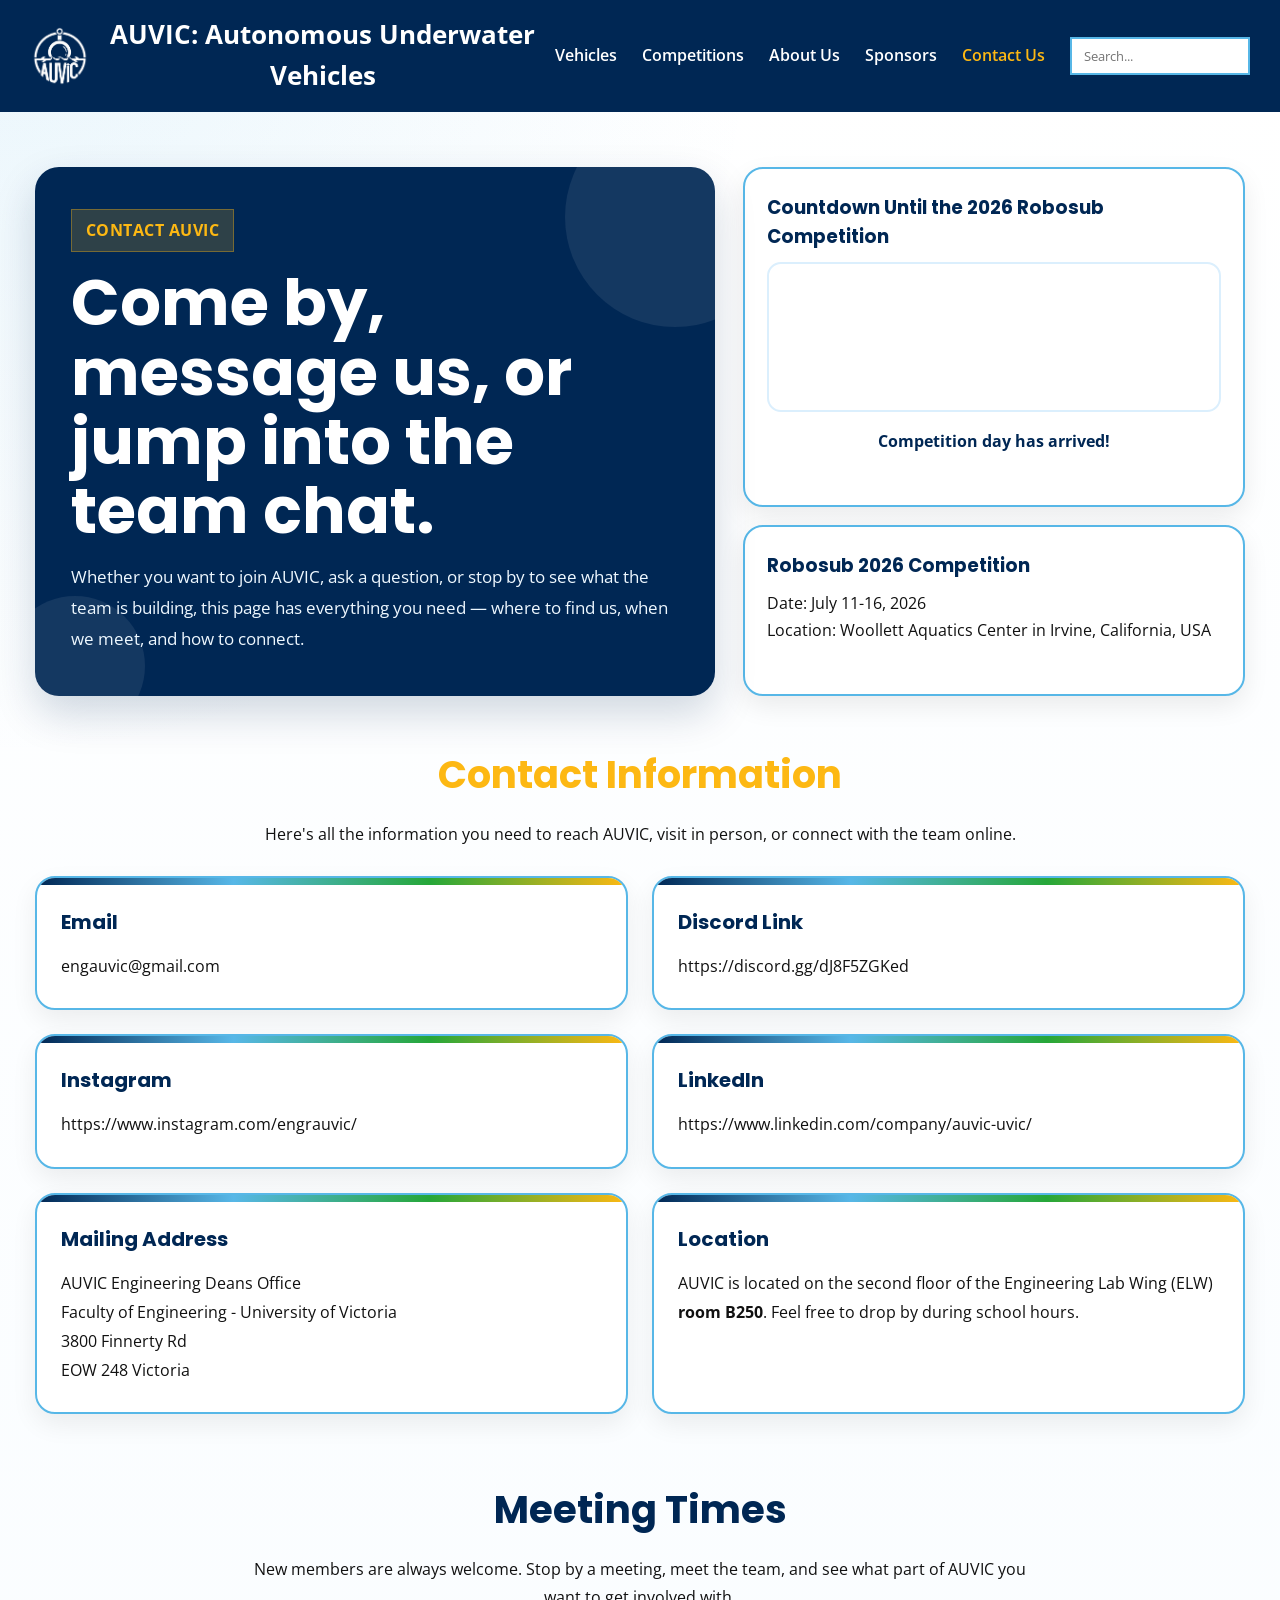
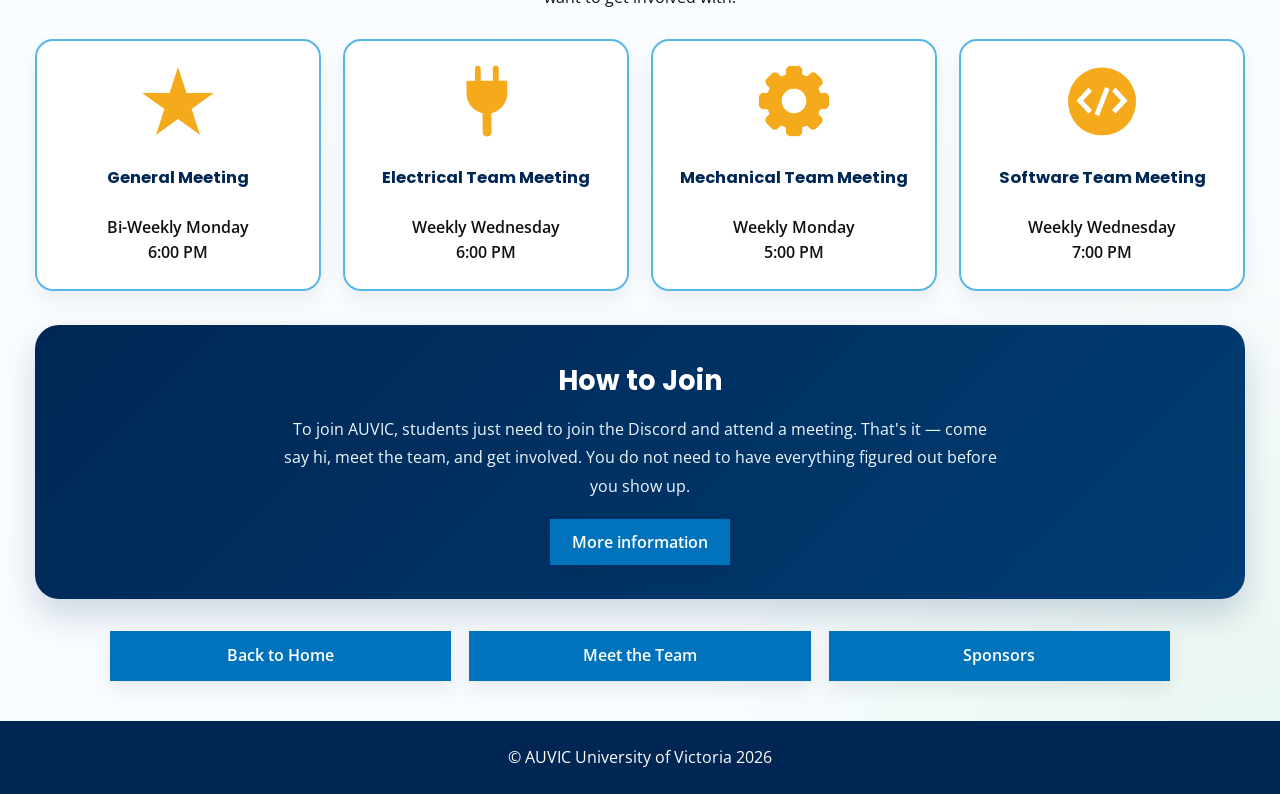
==== docs/contact-us.html @ 4e30b03e "Reorganize file structure for GitHub Pages deployment into docs/ Agent-Logs-Url: https://github.com/" ====
<!DOCTYPE html>
<html lang="en">
<head>
  <meta charset="UTF-8">
  <meta name="viewport" content="width=device-width, initial-scale=1.0">
  <title>AUVIC | Contact Us</title>

  <link rel="stylesheet" href="css/styles.css">
  <link href="https://fonts.googleapis.com/css2?family=Poppins:wght@700&family=Open+Sans:wght@400;600;700&display=swap" rel="stylesheet">

  <style>
    * {
      box-sizing: border-box;
    }

    html {
      scroll-behavior: smooth;
    }

    body.contact-page {
      margin: 0;
      font-family: 'Open Sans', sans-serif;
      color: #111;
      background:
        radial-gradient(circle at top left, rgba(87,183,231,0.12), transparent 28%),
        radial-gradient(circle at bottom right, rgba(38,167,57,0.08), transparent 22%),
        linear-gradient(to bottom, #ffffff 0%, #f8fcff 100%);
    }

    h1, h2, h3 {
      font-family: 'Poppins', sans-serif;
    }

    /* HEADER / NAV FIX */
    .header {
      position: relative;
      z-index: 5000;
    }

    .nav {
      position: relative;
      z-index: 5001;
    }

    .nav-item {
      position: relative;
      z-index: 5002;
    }

    .dropdown {
      position: absolute;
      z-index: 9999;
    }

    /* PAGE INTRO */
    .contact-intro {
      max-width: 1250px;
      margin: 0 auto;
      padding: 55px 20px 20px;
    }

    .intro-shell {
      display: grid;
      grid-template-columns: 1.15fr 0.85fr;
      gap: 28px;
      align-items: stretch;
    }

    .intro-main {
      background: #002754;
      color: white;
      border-radius: 24px;
      padding: 42px 36px;
      box-shadow: 0 18px 42px rgba(0, 39, 84, 0.18);
      position: relative;
      overflow: hidden;
    }

    .intro-main::before,
    .intro-main::after {
      content: "";
      position: absolute;
      border-radius: 50%;
      background: rgba(255,255,255,0.08);
    }

    .intro-main::before {
      width: 220px;
      height: 220px;
      top: -60px;
      right: -70px;
    }

    .intro-main::after {
      width: 140px;
      height: 140px;
      bottom: -40px;
      left: -30px;
    }

    .intro-tag {
      display: inline-block;
      background: rgba(253, 184, 19, 0.18);
      color: #FDB813;
      border: 1px solid rgba(253, 184, 19, 0.35);
      padding: 8px 14px;
      font-weight: 700;
      letter-spacing: 0.03em;
      margin-bottom: 16px;
      position: relative;
      z-index: 1;
    }

    .intro-main h1 {
      margin: 0 0 16px;
      font-size: clamp(2.3rem, 5vw, 4rem);
      line-height: 1.08;
      position: relative;
      z-index: 1;
    }

    .intro-main p {
      margin: 0;
      max-width: 760px;
      line-height: 1.8;
      font-size: 1.08rem;
      color: #eef8ff;
      position: relative;
      z-index: 1;
    }

    .intro-side {
      display: grid;
      gap: 18px;
    }

    .highlight-card {
      background: white;
      border: 2px solid #57B7E7;
      border-radius: 20px;
      padding: 24px 22px;
      box-shadow: 0 10px 26px rgba(0,0,0,0.08);
      transition: transform 0.2s ease, box-shadow 0.2s ease;
    }

    .highlight-card:hover {
      transform: translateY(-4px);
      box-shadow: 0 14px 28px rgba(0,0,0,0.12);
    }

    .highlight-card h3 {
      margin: 0 0 10px;
      color: #002754;
      font-size: 1.15rem;
    }

    .highlight-card p {
      margin: 0;
      line-height: 1.7;
    }

    .countdown-card-video {
      width: 100%;
      height: 150px;
      object-fit: contain;
      display: block;
      border-radius: 14px;
      margin: 10px 0 16px;
      border: 2px solid #dbeffd;
      background: white;
    }

    .countdown-timer {
      display: grid;
      grid-template-columns: repeat(4, 1fr);
      gap: 10px;
      margin-top: 6px;
    }

    .countdown-unit {
      background: #f4fbff;
      border: 2px solid #57B7E7;
      border-radius: 14px;
      padding: 12px 8px;
      text-align: center;
    }

    .countdown-number {
      display: block;
      font-family: 'Poppins', sans-serif;
      font-size: 1.4rem;
      line-height: 1;
      color: #002754;
      margin-bottom: 6px;
    }

    .countdown-label {
      display: block;
      font-size: 0.78rem;
      font-weight: 700;
      text-transform: uppercase;
      letter-spacing: 0.04em;
      color: #0073BC;
    }

    .countdown-message {
      margin-top: 10px;
      font-weight: 700;
      color: #002754;
      text-align: center;
    }

    /* GENERAL SECTIONS */
    .section-shell {
      max-width: 1250px;
      margin: 0 auto;
      padding: 28px 20px 0;
    }

    .section-title {
      text-align: center;
      color: #002754;
      font-size: clamp(1.8rem, 3vw, 2.5rem);
      margin: 0 0 14px;
    }

    .contact-title {
      color: #FDB813;
    }

    .section-intro {
      text-align: center;
      max-width: 780px;
      margin: 0 auto 28px;
      line-height: 1.75;
    }

    /* CONTACT GRID */
    .contact-grid {
      display: grid;
      grid-template-columns: repeat(2, 1fr);
      gap: 24px;
      margin-top: 14px;
    }

    .contact-card {
      background: white;
      border: 2px solid #57B7E7;
      border-radius: 20px;
      padding: 28px 24px;
      box-shadow: 0 10px 26px rgba(0,0,0,0.07);
      transition: transform 0.2s ease, box-shadow 0.2s ease;
      position: relative;
      overflow: hidden;
    }

    .contact-card::before {
      content: "";
      position: absolute;
      top: 0;
      left: 0;
      width: 100%;
      height: 7px;
      background: linear-gradient(to right, #002754, #57B7E7, #26A739, #FDB813);
    }

    .contact-card:hover {
      transform: translateY(-4px);
      box-shadow: 0 16px 30px rgba(0,0,0,0.11);
    }

    .contact-card h3 {
      color: #002754;
      margin: 0 0 14px;
      font-size: 1.25rem;
    }

    .contact-card p,
    .contact-card a,
    .contact-card address {
      margin: 0;
      line-height: 1.8;
      font-size: 1rem;
      color: #111;
      text-decoration: none;
    }

    .contact-card a:hover {
      color: #0073BC;
    }

    .contact-card address {
      font-style: normal;
    }

    /* MEETING TIMES */
    .meeting-section {
      padding-top: 65px;
    }

    .meeting-grid {
      display: grid;
      grid-template-columns: repeat(4, 1fr);
      gap: 22px;
      margin-top: 24px;
    }

    .meeting-card {
      text-align: center;
      background: white;
      padding: 24px 18px;
      border-radius: 18px;
      border: 2px solid #57B7E7;
      box-shadow: 0 10px 22px rgba(0,0,0,0.06);
      transition: transform 0.2s ease, box-shadow 0.2s ease;
    }

    .meeting-card:hover {
      transform: translateY(-4px);
      box-shadow: 0 16px 28px rgba(0,0,0,0.10);
    }

    .meeting-icon {
      width: 72px;
      height: 72px;
      margin: 0 auto 14px;
      border-radius: 10px;
      object-fit: contain;
      display: block;
    }

    .meeting-card h3 {
      color: #002754;
      font-size: 1.02rem;
      margin: 0 0 10px;
      min-height: 54px;
      display: flex;
      align-items: center;
      justify-content: center;
    }

    .meeting-card p {
      margin: 0;
      line-height: 1.6;
      font-size: 0.98rem;
      font-weight: 600;
    }

    /* DISCORD CTA */
    .discord-cta {
      margin-top: 34px;
      background: linear-gradient(135deg, #002754 0%, #003d73 100%);
      color: white;
      border-radius: 24px;
      padding: 34px 26px;
      text-align: center;
      box-shadow: 0 16px 34px rgba(0,39,84,0.18);
    }

    .discord-cta h3 {
      margin: 0 0 12px;
      font-size: 1.7rem;
      color: white;
    }

    .discord-cta p {
      margin: 0 auto 18px;
      max-width: 720px;
      line-height: 1.8;
      color: #eef8ff;
    }

    .discord-cta .action-btn {
      margin: 0 auto;
    }

    /* BUTTONS */
    .discord-btn,
    .action-btn,
    .modal-link-btn {
      display: inline-block;
      background: #0073BC;
      color: white;
      padding: 12px 22px;
      border: none;
      border-radius: 0;
      cursor: pointer;
      font-weight: 600;
      font-family: 'Open Sans', sans-serif;
      text-decoration: none;
      transition: background 0.2s ease, color 0.2s ease, transform 0.2s ease;
    }

    .discord-btn:hover,
    .action-btn:hover,
    .modal-link-btn:hover {
      background: #57B7E7;
      color: white;
      transform: translateY(-2px);
    }

    .discord-btn:active,
    .action-btn:active,
    .modal-link-btn:active {
      background: #26A739;
      color: white;
    }

    /* ACTION BUTTONS */
    .action-buttons {
      display: grid;
      grid-template-columns: repeat(3, 1fr);
      gap: 18px;
      max-width: 1100px;
      margin: 32px auto 0;
      padding: 0 20px;
    }

    .action-btn {
      display: block;
      text-align: center;
      box-shadow: 0 8px 20px rgba(0,0,0,0.08);
      font-size: 1rem;
    }

    /* MODAL */
    .modal {
      position: fixed;
      inset: 0;
      background: rgba(0, 20, 40, 0.65);
      display: none;
      align-items: center;
      justify-content: center;
      padding: 20px;
      z-index: 20000;
    }

    .modal.show {
      display: flex;
    }

    .modal-box {
      position: relative;
      background: white;
      max-width: 560px;
      width: 100%;
      border-radius: 18px;
      padding: 34px 28px 26px;
      box-shadow: 0 20px 45px rgba(0,0,0,0.22);
      text-align: center;
    }

    .modal-box h3 {
      margin-top: 0;
      margin-bottom: 12px;
      color: #002754;
      font-size: 1.8rem;
    }

    .modal-box p {
      line-height: 1.75;
      margin-bottom: 22px;
    }

    .modal-close-x {
      position: absolute;
      top: 14px;
      right: 16px;
      background: transparent;
      border: none;
      font-size: 1.8rem;
      line-height: 1;
      cursor: pointer;
      color: #002754;
    }

    /* FOOTER */
    .footer {
      margin-top: 40px;
      text-align: center;
      padding: 24px 20px;
      background: #002754;
      color: white;
    }

    .footer p {
      margin: 0;
    }

    /* RESPONSIVE */
    @media (max-width: 1080px) {
      .intro-shell {
        grid-template-columns: 1fr;
      }

      .meeting-grid {
        grid-template-columns: repeat(2, 1fr);
      }
    }

    @media (max-width: 900px) {
      .contact-grid,
      .action-buttons {
        grid-template-columns: 1fr;
      }
    }

    @media (max-width: 640px) {
      .contact-intro {
        padding-top: 34px;
      }

      .intro-main {
        padding: 30px 22px;
      }

      .contact-card,
      .highlight-card {
        padding: 24px 18px;
      }

      .meeting-grid {
        grid-template-columns: 1fr;
      }

      .meeting-card h3 {
        min-height: auto;
      }

      .discord-cta {
        padding: 26px 18px;
      }

      .modal-box {
        padding: 28px 20px 22px;
      }

      .countdown-timer {
        grid-template-columns: repeat(2, 1fr);
      }
    }
  </style>
</head>

<body class="contact-page">

  <!-- HEADER -->
  <header class="header">
    <img src="media/auvic-logo-white.png" alt="AUVIC logo" class="logo">

    <div class="title">
      <a href="index.html">AUVIC: Autonomous Underwater Vehicles</a>
    </div>

    <nav class="nav">
      <div class="nav-item">
        <a href="#">Vehicles</a>
        <div class="dropdown">
          <a href="vehicle-snappy.html">Snappy 2026</a>
          <a href="vehicle-kraken.html">Kraken 2024 & 2025</a>
          <a href="vehicle-trident.html">Trident 2023</a>
          <a href="vehicle-polaris.html">Polaris 2018 & 2019</a>
          <a href="vehicle-redherring.html">Red Herring 2016 & 2017</a>
          <a href="vehicle-aerius.html">Aerius 2009</a>
        </div>
      </div>

      <div class="nav-item">
        <a href="#">Competitions</a>
        <div class="dropdown">
          <a href="competition-2026.html">2026</a>
          <a href="competition-2025.html">2025</a>
        </div>
      </div>

      <a href="about-us.html">About Us</a>
      <a href="sponsors.html">Sponsors</a>
      <a href="contact-us.html" class="active-page">Contact Us</a>

      <div class="site-search">
        <input type="text" id="siteSearchInput" placeholder="Search..." autocomplete="off">
        <div id="searchResults" class="search-results"></div>
      </div>

    </nav>
  </header>

  <!-- INTRO -->
  <section class="contact-intro">
    <div class="intro-shell">
      <div class="intro-main">
        <div class="intro-tag">CONTACT AUVIC</div>
        <h1>Come by, message us, or jump into the team chat.</h1>
        <p>
          Whether you want to join AUVIC, ask a question, or stop by to see what the team is building,
          this page has everything you need — where to find us, when we meet, and how to connect.
        </p>
      </div>

      <div class="intro-side">
        <div class="highlight-card" id="countdownCard">
          <h3>Countdown Until the 2026 Robosub Competition</h3>

          <video
            class="countdown-card-video"
            id="countdownVideo"
            autoplay
            muted
            loop
            playsinline
          >
            <source src="media/robosub-countdown.mp4" type="video/mp4">
          </video>

          <div class="countdown-timer" id="countdownTimer">
            <div class="countdown-unit">
              <span class="countdown-number" id="days">0</span>
              <span class="countdown-label">Days</span>
            </div>
            <div class="countdown-unit">
              <span class="countdown-number" id="hours">0</span>
              <span class="countdown-label">Hours</span>
            </div>
            <div class="countdown-unit">
              <span class="countdown-number" id="minutes">0</span>
              <span class="countdown-label">Minutes</span>
            </div>
            <div class="countdown-unit">
              <span class="countdown-number" id="seconds">0</span>
              <span class="countdown-label">Seconds</span>
            </div>
          </div>

          <p class="countdown-message" id="countdownMessage" style="display: none;">
            Competition day has arrived!
          </p>
        </div>

        <div class="highlight-card">
          <h3>Robosub 2026 Competition</h3>
          <p>
            Date: July 11-16, 2026 <br>
            Location: Woollett Aquatics Center in Irvine, California, USA
          </p>
        </div>
      </div>
    </div>
  </section>

  <!-- CONTACT INFO -->
   
<section class="section-shell">
  <h2 class="section-title contact-title">Contact Information</h2>
  <p class="section-intro">
    Here's all the information you need to reach AUVIC, visit in person, or connect with the team online.
  </p>

  <div class="contact-grid">
    <div class="contact-card">
      <h3>Email</h3>
      <p>
        <a href="mailto:engauvic@gmail.com">engauvic@gmail.com</a>
      </p>
    </div>

    <div class="contact-card">
      <h3>Discord Link</h3>
      <p>
        <a href="https://discord.gg/dJ8F5ZGKed" target="_blank" rel="noopener noreferrer">
          https://discord.gg/dJ8F5ZGKed
        </a>
      </p>
    </div>

    <div class="contact-card">
      <h3>Instagram</h3>
      <p>
        <a href="https://www.instagram.com/engrauvic/" target="_blank" rel="noopener noreferrer">
          https://www.instagram.com/engrauvic/
        </a>
      </p>
    </div>

    <div class="contact-card">
      <h3>LinkedIn</h3>
      <p>
        <a href="https://www.linkedin.com/company/auvic-uvic/" target="_blank" rel="noopener noreferrer">
          https://www.linkedin.com/company/auvic-uvic/
        </a>
      </p>
    </div>

    <div class="contact-card">
      <h3>Mailing Address</h3>
      <address>
        AUVIC Engineering Deans Office<br>
        Faculty of Engineering - University of Victoria<br>
        3800 Finnerty Rd<br>
        EOW 248 Victoria
      </address>
    </div>

    <div class="contact-card">
      <h3>Location</h3>
      <p>
        AUVIC is located on the second floor of the Engineering Lab Wing (ELW) <strong>room B250</strong>.
        Feel free to drop by during school hours.
      </p>
    </div>
  </div>
</section>

  <!-- MEETING TIMES -->
  <section class="section-shell meeting-section">
    <h2 class="section-title">Meeting Times</h2>
    <p class="section-intro">
      New members are always welcome. Stop by a meeting, meet the team, and see what part of AUVIC you want to get involved with.
    </p>

    <div class="meeting-grid">
      <div class="meeting-card">
        <img src="media/generalmeetingicon.png" alt="General meeting icon" class="meeting-icon">
        <h3>General Meeting</h3>
        <p>Bi-Weekly Monday<br>6:00 PM</p>
      </div>

      <div class="meeting-card">
        <img src="media/electricalmeetingicon.png" alt="Electrical meeting icon" class="meeting-icon">
        <h3>Electrical Team Meeting</h3>
        <p>Weekly Wednesday<br>6:00 PM</p>
      </div>

      <div class="meeting-card">
        <img src="media/mechanicalmeetingicon.png" alt="Mechanical meeting icon" class="meeting-icon">
        <h3>Mechanical Team Meeting</h3>
        <p>Weekly Monday<br>5:00 PM</p>
      </div>

      <div class="meeting-card">
        <img src="media/softwaremeetingicon.png" alt="Software meeting icon" class="meeting-icon">
        <h3>Software Team Meeting</h3>
        <p>Weekly Wednesday<br>7:00 PM</p>
      </div>
    </div>

    <div class="discord-cta">
      <h3>How to Join</h3>
      <p>
        To join AUVIC, students just need to join the Discord and attend a meeting. That's it — come say hi, meet the team, and get involved. You do not need to have everything figured out before you show up.
      </p>
      <button class="action-btn" id="openJoinModal">More information</button>
    </div>
  </section>

  <!-- ACTION BUTTONS -->
  <section class="action-buttons">
    <a href="index.html" class="action-btn">Back to Home</a>
    <a href="about-us.html" class="action-btn">Meet the Team</a>
    <a href="sponsors.html" class="action-btn">Sponsors</a>
  </section>

  <!-- JOIN MODAL -->
  <div class="modal" id="joinModal" aria-hidden="true">
    <div class="modal-box" role="dialog" aria-modal="true" aria-labelledby="joinModalTitle">
      <button class="modal-close-x" id="closeJoinModalX" aria-label="Close popup">&times;</button>
      <h3 id="joinModalTitle">How to Join AUVIC</h3>
      <p>
        Join the Discord, come to a meeting, and introduce yourself. That's the easiest way to get started with AUVIC.
      </p>
      <a href="https://discord.gg/dJ8F5ZGKed" target="_blank" rel="noopener noreferrer" class="modal-link-btn">
        Join the Discord
      </a>
    </div>
  </div>

  <!-- FOOTER -->
  <footer class="footer">
    <p>© AUVIC University of Victoria 2026</p>
  </footer>

  <!-- MODAL SCRIPT -->
  <script>
    const joinModal = document.getElementById('joinModal');
    const openJoinModal = document.getElementById('openJoinModal');
    const closeJoinModalX = document.getElementById('closeJoinModalX');

    function openModal() {
      joinModal.classList.add('show');
      joinModal.setAttribute('aria-hidden', 'false');
      document.body.style.overflow = 'hidden';
    }

    function closeModal() {
      joinModal.classList.remove('show');
      joinModal.setAttribute('aria-hidden', 'true');
      document.body.style.overflow = '';
    }

    openJoinModal.addEventListener('click', openModal);
    closeJoinModalX.addEventListener('click', closeModal);

    joinModal.addEventListener('click', (event) => {
      if (event.target === joinModal) {
        closeModal();
      }
    });

    document.addEventListener('keydown', (event) => {
      if (event.key === 'Escape' && joinModal.classList.contains('show')) {
        closeModal();
      }
    });

    const countdownVideo = document.getElementById('countdownVideo');
    const countdownCard = document.getElementById('countdownCard');
    const countdownTimer = document.getElementById('countdownTimer');
    const countdownMessage = document.getElementById('countdownMessage');

    const daysEl = document.getElementById('days');
    const hoursEl = document.getElementById('hours');
    const minutesEl = document.getElementById('minutes');
    const secondsEl = document.getElementById('seconds');

    countdownCard.addEventListener('mouseenter', () => {
      countdownVideo.pause();
    });

    countdownCard.addEventListener('mouseleave', () => {
      countdownVideo.play();
    });

    const targetDate = new Date('2026-07-11T00:00:00-08:00').getTime();

    function updateCountdown() {
      const now = new Date().getTime();
      const distance = targetDate - now;

      if (distance <= 0) {
        daysEl.textContent = '0';
        hoursEl.textContent = '0';
        minutesEl.textContent = '0';
        secondsEl.textContent = '0';
        countdownTimer.style.display = 'none';
        countdownMessage.style.display = 'block';
        clearInterval(countdownInterval);
        return;
      }

      const days = Math.floor(distance / (1000 * 60 * 60 * 24));
      const hours = Math.floor((distance / (1000 * 60 * 60)) % 24);
      const minutes = Math.floor((distance / (1000 * 60)) % 60);
      const seconds = Math.floor((distance / 1000) % 60);

      daysEl.textContent = days;
      hoursEl.textContent = hours;
      minutesEl.textContent = minutes;
      secondsEl.textContent = seconds;
    }

    updateCountdown();
    const countdownInterval = setInterval(updateCountdown, 1000);
  </script>

<!-- SEARCH SCRIPT -->
<script>
  const pages = [
    {
      title: "Home",
      url: "index.html",
      keywords: "home auvic autonomous underwater vehicles submarine meetings discord snappy"
    },

    {
      title: "Snappy",
      url: "vehicle-snappy.html",
      keywords: "snappy 2026 submarine vehicle parts electrical mechanical software"
    },

    {
      title: "Kraken",
      url: "vehicle-kraken.html",
      keywords: "kraken 2025 submarine vehicle parts electrical mechanical software"
    },

    {
      title: "Trident",
      url: "vehicle-trident.html",
      keywords: "trident 2023 submarine vehicle parts electrical mechanical software"
    },

    {
      title: "Polaris",
      url: "vehicle-polaris.html",
      keywords: "polaris 2018 2019 submarine vehicle parts electrical mechanical software"
    },

    {
      title: "Red Herring",
      url: "vehicle-redherring.html",
      keywords: "red herring redherring 2016 2017 submarine vehicle parts electrical mechanical software"
    },

    {
      title: "Aerius",
      url: "vehicle-aerius.html",
      keywords: "aerius 2009 submarine vehicle parts electrical mechanical software"
    },

    {
      title: "Competition 2026",
      url: "competition-2026.html",
      keywords: "competition 2026 robosub california woollett aquatics center centre irvine usa goals qualify participants july"
    },

    {
      title: "Competition 2025",
      url: "competition-2025.html",
      keywords: "competition 2025 robosub california woollett aquatics center centre irvine usa goals qualify participants august 29 29th results"
    },

    {
      title: "About Us",
      url: "about-us.html",
      keywords: "about us team people student club admin administration lead president project manager bio members"
    },

    {
      title: "Sponsors",
      url: "sponsors.html",
      keywords: "sponsor sponsors organizations organisations companies support bc ferries cewil rainhouse altium altech anodizing ltd send cut send sendcutsend donate sponsorship"
    },

    {
      title: "Contact Us",
      url: "contact-us.html",
      keywords: "join connect contact countdown email discord instagram insta linked in linkedin mail mailing address location b250 meeting times"
    },
  ];

  const searchInput = document.getElementById("siteSearchInput");
  const searchResults = document.getElementById("searchResults");

  searchInput.addEventListener("input", function () {
    const query = searchInput.value.toLowerCase().trim();
    searchResults.innerHTML = "";

    if (query === "") {
      searchResults.style.display = "none";
      return;
    }

    const matches = pages.filter(page =>
      page.title.toLowerCase().includes(query) ||
      page.keywords.toLowerCase().includes(query)
    );

    if (matches.length === 0) {
      searchResults.innerHTML = `<div class="search-no-results">No results found</div>`;
    } else {
      matches.forEach(page => {
        const resultLink = document.createElement("a");
        resultLink.href = page.url;
        resultLink.textContent = page.title;
        searchResults.appendChild(resultLink);
      });
    }

    searchResults.style.display = "block";
  });

  document.addEventListener("click", function (event) {
    if (!event.target.closest(".site-search")) {
      searchResults.style.display = "none";
    }
  });
</script>

</body>
</html>
---- docs/css/styles.css ----
/* RESET */

* {
  margin: 0;
  padding: 0;
  box-sizing: border-box;
}

/* BASE STYLES */

body {
  font-family: 'Open Sans', sans-serif;
  background: white;
  color: black;
  line-height: 1.6;
}

h1, h2, h3 {
  font-family: 'Poppins', sans-serif;
}

/* HEADER / NAVIGATION */

.header {
  background: #002754;
  color: white;
  display: flex;
  align-items: center;
  justify-content: space-between;
  padding: 15px 30px;
  flex-wrap: wrap;
}

.logo {
  width: 60px;
}

.title {
  flex: 1;
  text-align: center;
}

.title a {
  color: white;
  text-decoration: none;
  font-size: 1.6rem;
  font-weight: bold;
}

.title a:hover {
  text-decoration: underline;
  color: #26A739;
}

.title a:active {
  color: #57B7E7;
}

/* NAV */

.nav {
  display: flex;
  gap: 25px;
  align-items: center;
}

.nav a {
  color: white;
  text-decoration: none;
  font-weight: 600;
}

.nav a:hover {
  color: #FDB813;
}

.nav a:active {
  color: #26A739;
}

.active-page {
  color: #FDB813 !important;
}

/* DROPDOWN */

.nav-item {
  position: relative;
}

.dropdown {
  display: none;
  position: absolute;
  top: 30px;
  left: 0;
  background: #002754;
  min-width: 180px;
  padding: 10px 0;
}

.nav-item:hover .dropdown {
  display: block;
}

.dropdown a {
  display: block;
  padding: 10px 15px;
}

.dropdown a:hover {
  color: #FDB813;
}

.dropdown a:active {
  background: #26A739;
  color: #002754;
}

/* SEARCH FUNTION */

.site-search {
  position: relative;
}

.site-search input {
  padding: 8px 12px;
  border: 2px solid #57B7E7;
  font-family: 'Open Sans', sans-serif;
  width: 180px;
}

.search-results {
  display: none;
  position: absolute;
  top: 42px;
  right: 0;
  background: white;
  color: black;
  width: 260px;
  border: 2px solid #57B7E7;
  z-index: 10000;
  box-shadow: 0 6px 16px rgba(0,0,0,0.15);
}

.search-results a {
  display: block;
  padding: 10px 12px;
  color: #002754;
  text-decoration: none;
  font-weight: 600;
}

.search-results a:hover {
  background: #eef8ff;
  color: #0073BC;
}

.search-no-results {
  padding: 10px 12px;
  color: #111;
}

/* SLIDER */

.slider {
  width: 100%;
  overflow: hidden;
}

.slider img {
  width: 100%;
  display: none;
}

.slider img.active {
  display: block;
}

/* CONTENT SECTION */

.content-box {
  display: flex;
  gap: 30px;
  padding: 50px 30px;
  flex-wrap: wrap;
  align-items: center;
}

.content-box img {
  width: 300px;
  border-radius: 8px;
}

.content-text {
  flex: 1;
}

.content-text h2 {
  margin-bottom: 10px;
  color: #002754;
}

/* BUTTONS */

.btn {
  background: #0073BC;
  color: white;
  padding: 12px 22px;
  border: none;
  cursor: pointer;
  font-weight: 600;
}

.btn:hover {
  background: #57B7E7;
}

.btn:active {
  background: #26A739;
}

/* BUTTON GROUP */

.button-group {
  display: flex;
  gap: 20px;
  padding: 30px;
  justify-content: center;
  flex-wrap: wrap;
}

/* VEHICLE PAGES */

.vehicle-page {
  padding: 40px 20px;
  max-width: 1100px;
  margin: 0 auto;
}

.page-title {
  color: #FDB813;
  text-align: center;
  margin-bottom: 20px;
  font-size: 2.2rem;
}

.vehicle-main-image {
  width: 85%;     
  max-width: 700px;   
  display: block;
  margin: 0 auto 30px;
  border-radius: 8px;
}

.vehicle-description,
.gallery-section,
.accordion-section {
  margin-bottom: 35px;
}

.vehicle-description h2,
.gallery-section h2 {
  color: #002754;
  margin-bottom: 10px;
}

/* ACCORDION */

.accordion {
  width: 100%;
  background: #0073BC;
  color: white;
  border: none;
  padding: 15px;
  text-align: left;
  font-family: 'Poppins', sans-serif;
  cursor: pointer;
  margin-top: 10px;
}

.accordion:hover {
  background: #57B7E7;
}

.accordion:active {
  background: #26A739;
}

.panel {
  display: none;
  background: #f5f5f5;
  padding: 15px;
  border-left: 4px solid #002754;
}

/* GALLERY */

.gallery-slider {
  max-width: 900px;
  margin: 0 auto;
}

.gallery-slide {
  display: none;
  width: 100%;
  border-radius: 8px;
}

.gallery-slide.active {
  display: block;
}

/* SPONSORS TABLE */

.table-title {
  text-align: center;
  background: white;
  color: #002754;
  padding: 10px;
  font-weight: bold;
  margin: 20px auto;
  width: fit-content;
  box-shadow: 0 2px 5px rgba(0,0,0,0.1);
}

table {
  width: 100%;
  border-collapse: collapse;
}

td {
  border: 2px solid #002754;
  padding: 15px;
}

td img {
  width: 100%;
  max-width: 200px;
}

/* FOOTER */

.footer {
  background: #002754;
  color: white;
  text-align: center;
  padding: 15px;
  width: 100%;
  margin-top: 40px;
}

/* RESPONSIVE */

@media (max-width: 768px) {

  .header {
    flex-direction: column;
    gap: 15px;
  }

  .nav {
    flex-direction: column;
    gap: 10px;
  }

  .dropdown {
    position: static;
  }

  .content-box {
    flex-direction: column;
    text-align: center;
  }

  .button-group {
    flex-direction: column;
  }
}

.lead-gallery-section {
  margin: 60px 0;
  position: relative;

  /* FULL WIDTH BREAKOUT */
  width: 100vw;
  left: 50%;
  transform: translateX(-50%);
}

.goal-card {
  text-align: center;
  background: transparent;
  padding: 22px 18px;
  border-radius: 12px;
  border: 2px solid #57B7E7;
  transition: transform 0.2s ease, box-shadow 0.2s ease;
}

.goal-card:hover {
  transform: translateY(-4px);
  box-shadow: 0 6px 16px rgba(0,0,0,0.12);
}


.detail-card {
  text-align: center;
  background: transparent;
  padding: 22px 18px;
  border-radius: 12px;
  border: 2px solid #57B7E7;
  transition: transform 0.2s ease, box-shadow 0.2s ease;
}

.detail-card:hover {
  transform: translateY(-4px);
  box-shadow: 0 6px 16px rgba(0,0,0,0.12);
}
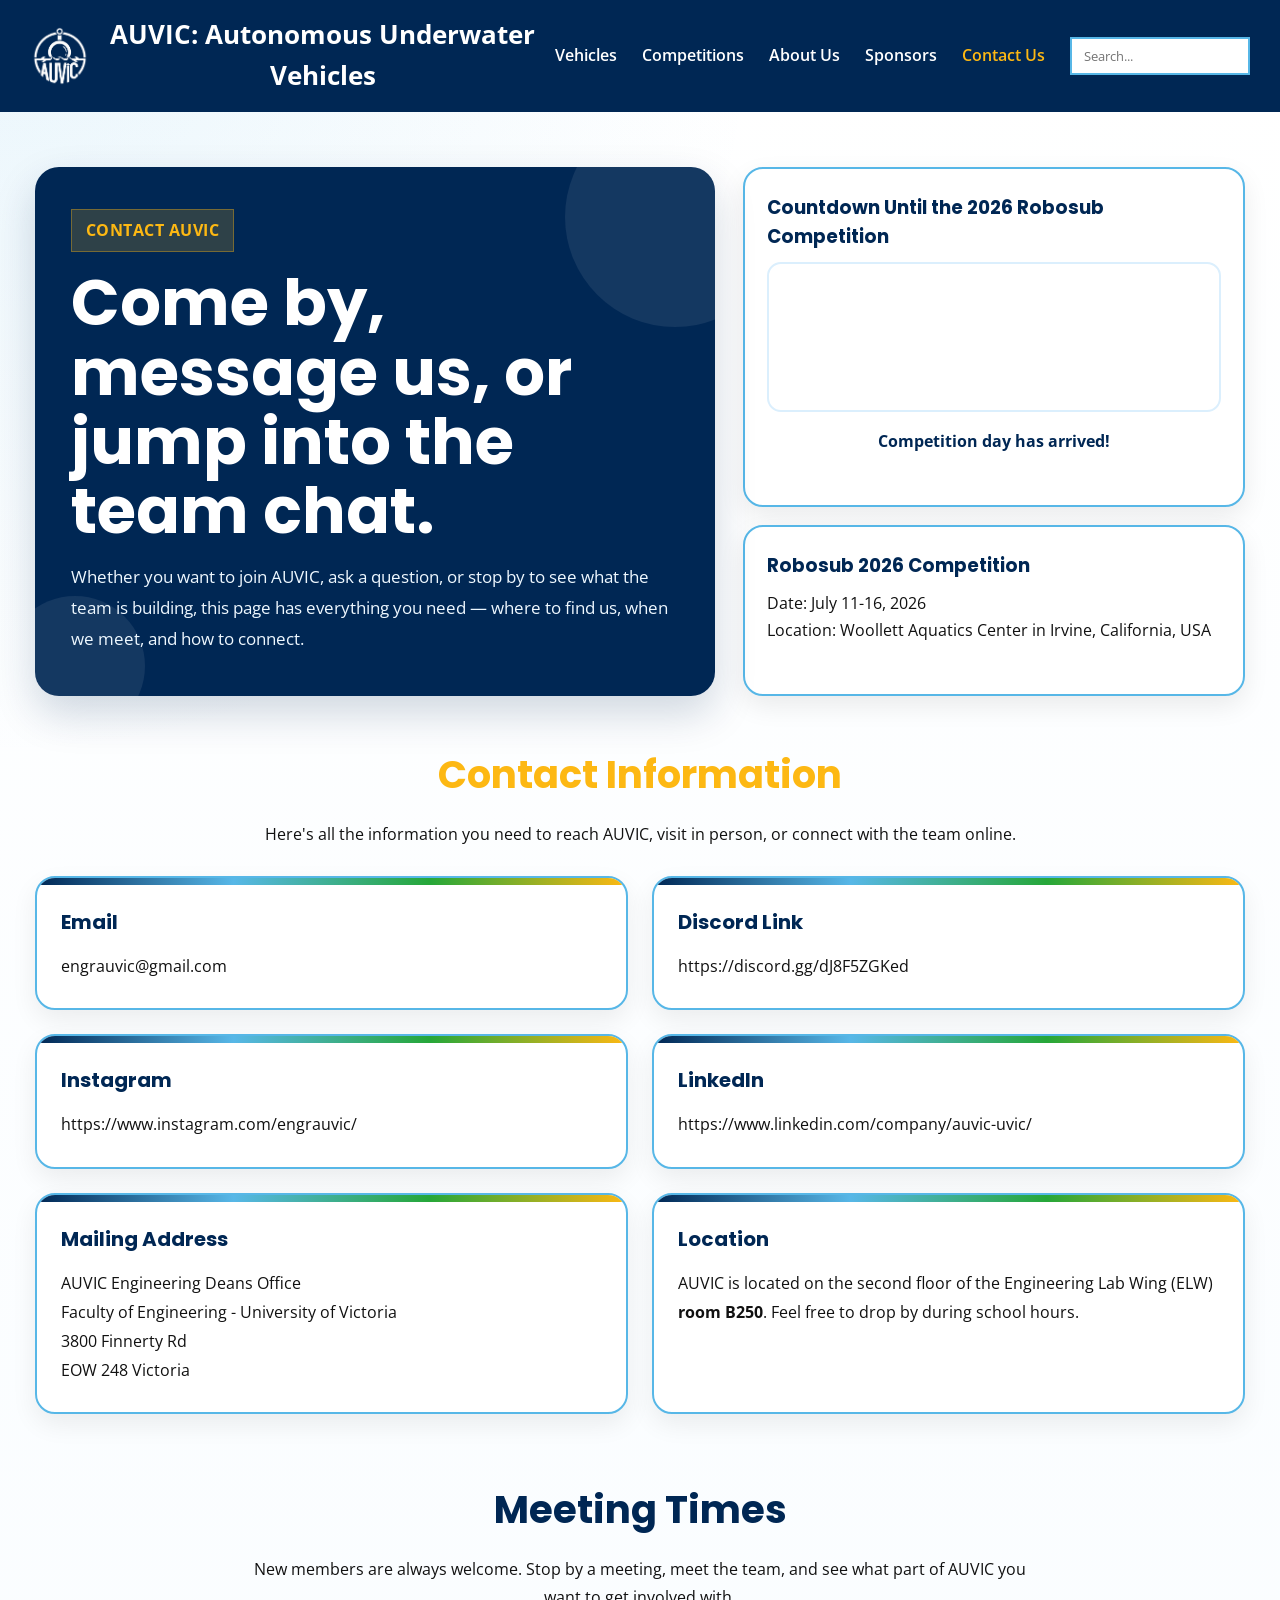
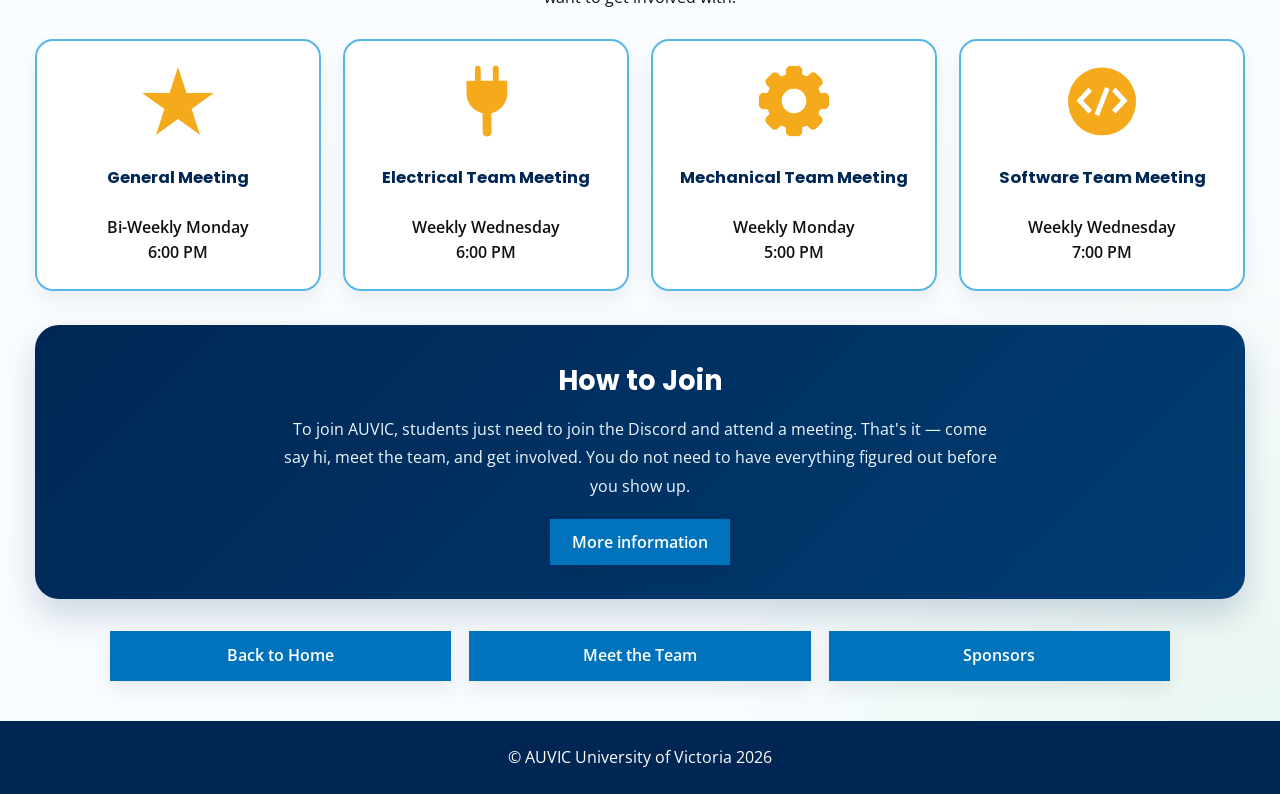
==== commit 917251a6: "Update contact email address in contact-us.html" ====
--- a/docs/contact-us.html
+++ b/docs/contact-us.html
@@ -659,7 +659,7 @@
     <div class="contact-card">
       <h3>Email</h3>
       <p>
-        <a href="mailto:engauvic@gmail.com">engauvic@gmail.com</a>
+        <a href="mailto:engrauvic@gmail.com">engrauvic@gmail.com</a>
       </p>
     </div>
 
@@ -976,4 +976,4 @@
 </script>
 
 </body>
-</html>+</html>
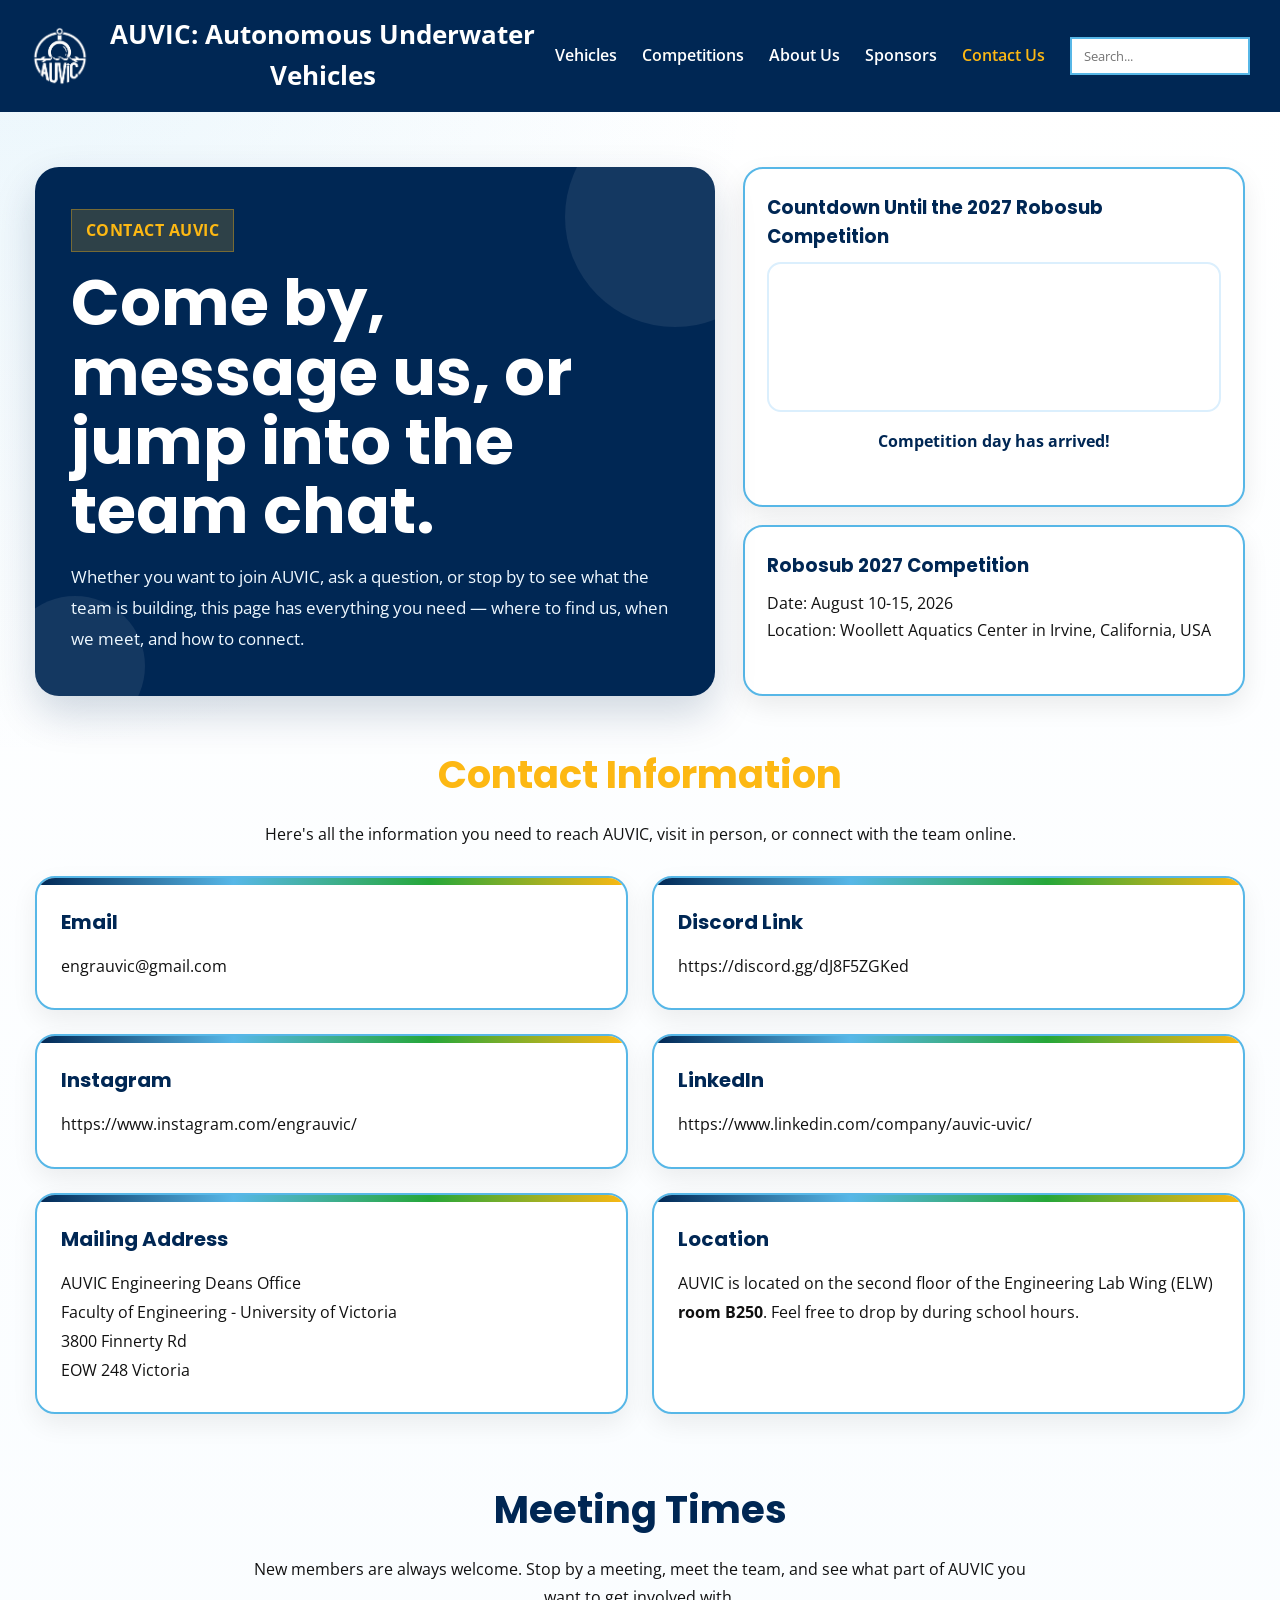
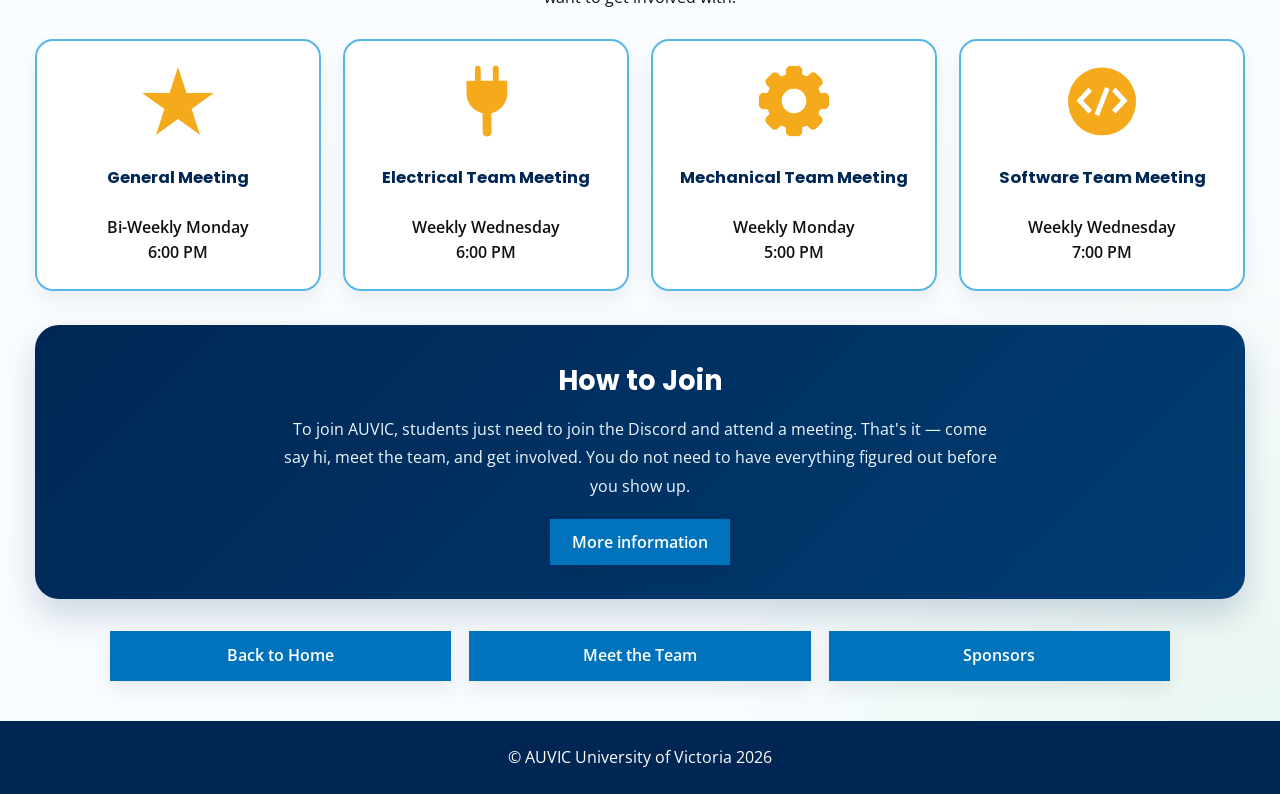
==== commit f7abf022: "Update countdown and competition year to 2027" ====
--- a/docs/contact-us.html
+++ b/docs/contact-us.html
@@ -599,7 +599,7 @@
 
       <div class="intro-side">
         <div class="highlight-card" id="countdownCard">
-          <h3>Countdown Until the 2026 Robosub Competition</h3>
+          <h3>Countdown Until the 2027 Robosub Competition</h3>
 
           <video
             class="countdown-card-video"
@@ -614,15 +614,15 @@
 
           <div class="countdown-timer" id="countdownTimer">
             <div class="countdown-unit">
-              <span class="countdown-number" id="days">0</span>
+              <span class="countdown-number" id="days">309</span>
               <span class="countdown-label">Days</span>
             </div>
             <div class="countdown-unit">
-              <span class="countdown-number" id="hours">0</span>
+              <span class="countdown-number" id="hours">11</span>
               <span class="countdown-label">Hours</span>
             </div>
             <div class="countdown-unit">
-              <span class="countdown-number" id="minutes">0</span>
+              <span class="countdown-number" id="minutes">47</span>
               <span class="countdown-label">Minutes</span>
             </div>
             <div class="countdown-unit">
@@ -637,9 +637,9 @@
         </div>
 
         <div class="highlight-card">
-          <h3>Robosub 2026 Competition</h3>
+          <h3>Robosub 2027 Competition</h3>
           <p>
-            Date: July 11-16, 2026 <br>
+            Date: August 10-15, 2026 <br>
             Location: Woollett Aquatics Center in Irvine, California, USA
           </p>
         </div>
